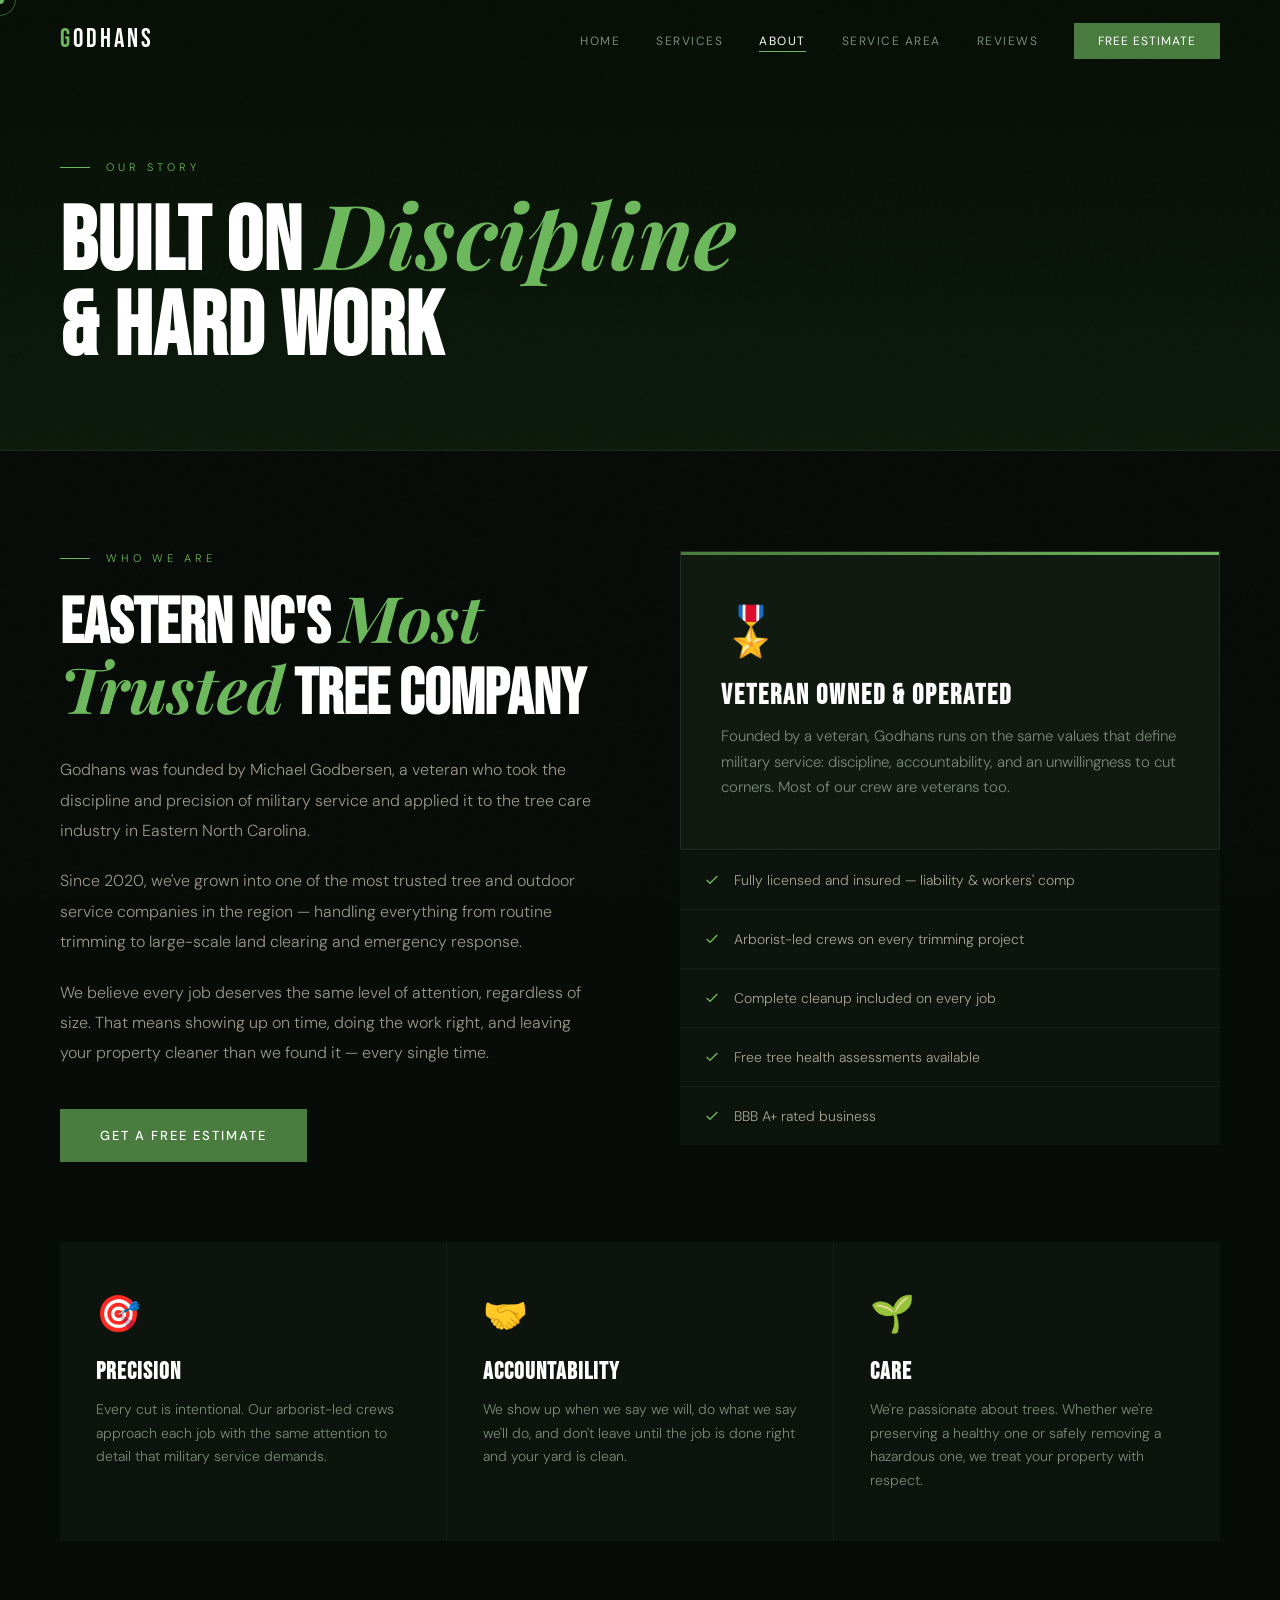
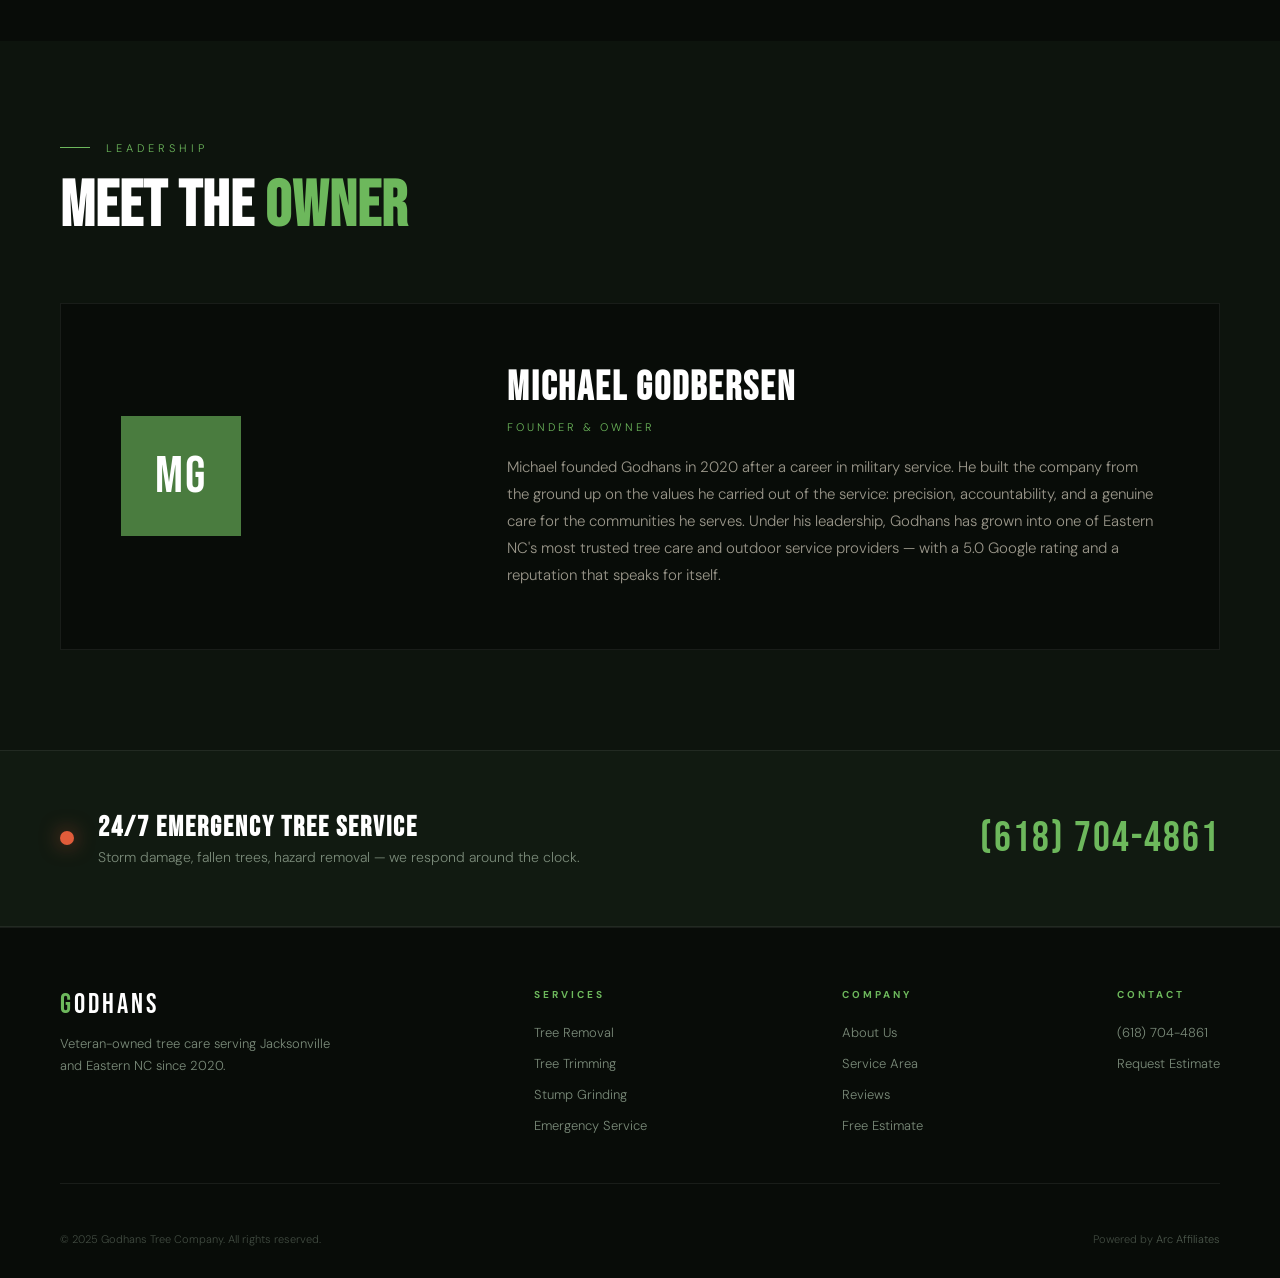
==== public/about.html @ fb79340a "Initial build" ====
<!DOCTYPE html>
<html lang="en">
<head>
<meta charset="UTF-8">
<meta name="viewport" content="width=device-width, initial-scale=1.0">
<title>About Godhans | Veteran-Owned Tree Company Jacksonville NC</title>
<meta name="description" content="Godhans Tree Company — veteran-owned and operated since 2020. Founded by Michael Godbersen in Jacksonville, NC. Licensed, insured, BBB A+ rated. Serving Eastern NC with discipline and precision.">
<meta name="keywords" content="veteran owned tree company Jacksonville NC, Godhans tree company about, Michael Godbersen tree service, arborist company Eastern NC">
<link rel="canonical" href="https://godhans.com/about">
<meta property="og:type" content="website">
<meta property="og:url" content="https://godhans.com/about">
<meta property="og:title" content="About Godhans | Veteran-Owned Tree Company Jacksonville NC">
<meta property="og:description" content="Veteran-owned tree care company founded by Michael Godbersen in Jacksonville, NC. Licensed, insured, BBB A+ rated since 2020.">
<meta property="og:site_name" content="Godhans Tree Company">
<meta name="geo.region" content="US-NC">
<meta name="geo.placename" content="Jacksonville, North Carolina">
<meta name="geo.position" content="34.8202161;-77.458531">
<meta name="ICBM" content="34.8202161, -77.458531">
<link rel="alternate" type="text/plain" href="https://godhans.com/llms.txt" title="LLM context">
<script type="application/ld+json">
{
  "@context": "https://schema.org",
  "@type": "AboutPage",
  "@id": "https://godhans.com/about",
  "name": "About Godhans Tree Company",
  "url": "https://godhans.com/about",
  "description": "Godhans is a veteran-owned tree care company in Jacksonville, NC founded by Michael Godbersen in 2020.",
  "provider": {"@id": "https://godhans.com/#business"},
  "breadcrumb": {
    "@type": "BreadcrumbList",
    "itemListElement": [
      {"@type": "ListItem", "position": 1, "name": "Home", "item": "https://godhans.com"},
      {"@type": "ListItem", "position": 2, "name": "About", "item": "https://godhans.com/about"}
    ]
  },
  "mainEntity": {
    "@type": "Organization",
    "name": "Godhans Tree Company",
    "founder": {"@type": "Person", "name": "Michael Godbersen"},
    "foundingDate": "2020",
    "description": "Veteran-owned tree care company serving Eastern NC since 2020."
  }
}
</script>
<link rel="stylesheet" href="style.css">
<style>
.about-section { padding:100px 0; }
.about-grid { display:grid;grid-template-columns:1fr 1fr;gap:80px;align-items:start;margin-bottom:80px; }
.about-grid p { font-size:16px;line-height:1.9;color:rgba(232,224,208,0.65);margin-bottom:20px; }
.about-grid h2 { font-family:'Bebas Neue',sans-serif;font-size:clamp(44px,5vw,68px);color:#fff;line-height:1;margin-bottom:28px; }
.about-grid h2 em { font-family:'Playfair Display',serif;font-style:italic;color:var(--green-bright); }
.vet-card { background:var(--card);border:1px solid var(--border);padding:48px 40px;position:relative;overflow:hidden;margin-bottom:1px; }
.vet-card::before { content:'';position:absolute;top:0;left:0;right:0;height:3px;background:linear-gradient(90deg,var(--green),var(--green-bright)); }
.vet-card h3 { font-family:'Bebas Neue',sans-serif;font-size:28px;letter-spacing:2px;color:#fff;margin-bottom:12px;margin-top:16px; }
.vet-card p { font-size:15px;color:var(--muted);line-height:1.7;margin-bottom:0; }
.values-grid { display:grid;grid-template-columns:repeat(3,1fr);gap:1px;background:var(--border);margin-top:80px; }
.value-card { background:var(--dark);padding:48px 36px; }
.value-icon { font-size:36px;margin-bottom:20px;display:block; }
.value-card h3 { font-family:'Bebas Neue',sans-serif;font-size:24px;letter-spacing:1px;color:#fff;margin-bottom:12px; }
.value-card p { font-size:14px;line-height:1.7;color:var(--muted); }
.team-section { padding:100px 0;background:var(--dark); }
.owner-card { display:grid;grid-template-columns:1fr 2fr;gap:60px;align-items:center;background:var(--black);border:1px solid var(--border);padding:60px; }
.owner-initial { width:120px;height:120px;background:var(--green);display:flex;align-items:center;justify-content:center;font-family:'Bebas Neue',sans-serif;font-size:52px;color:#fff;letter-spacing:2px; }
.owner-info h3 { font-family:'Bebas Neue',sans-serif;font-size:40px;letter-spacing:2px;color:#fff;margin-bottom:8px; }
.owner-role { font-size:11px;letter-spacing:3px;text-transform:uppercase;color:var(--green-bright);margin-bottom:20px;display:block; }
.owner-info p { font-size:15px;line-height:1.8;color:rgba(232,224,208,0.65); }
@media(max-width:1024px){ .about-grid,.owner-card{grid-template-columns:1fr;gap:40px;} .values-grid{grid-template-columns:1fr;} }
</style>
</head>
<body>
<div id="cursor"></div><div id="cursor-ring"></div>
<nav id="main-nav">
  <a class="nav-logo" href="index.html"><span>G</span>ODHANS</a>
  <ul class="nav-links">
    <li><a href="index.html">Home</a></li>
    <li><a href="services.html">Services</a></li>
    <li><a href="about.html">About</a></li>
    <li><a href="service-area.html">Service Area</a></li>
    <li><a href="reviews.html">Reviews</a></li>
    <li><a href="contact.html" class="nav-cta">Free Estimate</a></li>
  </ul>
  <button class="mobile-menu-btn" onclick="toggleMobile()"><span></span><span></span><span></span></button>
</nav>

<div class="page-hero">
  <div class="page-hero-inner">
    <div class="page-label">Our Story</div>
    <h1>Built on <em>Discipline</em><br>& Hard Work</h1>
  </div>
</div>

<section class="about-section">
  <div class="section-inner">
    <div class="about-grid">
      <div>
        <div class="section-label reveal">Who We Are</div>
        <h2 class="reveal reveal-delay-1">Eastern NC's <em>Most Trusted</em> Tree Company</h2>
        <p class="reveal reveal-delay-2">Godhans was founded by Michael Godbersen, a veteran who took the discipline and precision of military service and applied it to the tree care industry in Eastern North Carolina.</p>
        <p class="reveal reveal-delay-2">Since 2020, we've grown into one of the most trusted tree and outdoor service companies in the region — handling everything from routine trimming to large-scale land clearing and emergency response.</p>
        <p class="reveal reveal-delay-2">We believe every job deserves the same level of attention, regardless of size. That means showing up on time, doing the work right, and leaving your property cleaner than we found it — every single time.</p>
        <div style="margin-top:40px;" class="reveal reveal-delay-3">
          <a href="contact.html" class="btn-primary">Get a Free Estimate</a>
        </div>
      </div>
      <div class="reveal reveal-delay-2">
        <div class="vet-card">
          <div style="font-size:48px;">🎖️</div>
          <h3>Veteran Owned & Operated</h3>
          <p>Founded by a veteran, Godhans runs on the same values that define military service: discipline, accountability, and an unwillingness to cut corners. Most of our crew are veterans too.</p>
        </div>
        <div style="display:flex;flex-direction:column;gap:1px;background:var(--border);">
          <div style="background:var(--dark);padding:20px 24px;display:flex;align-items:center;gap:14px;font-size:14px;color:rgba(232,224,208,0.7);">
            <svg width="16" height="16" viewBox="0 0 24 24" fill="none" stroke="#6db85c" stroke-width="2"><polyline points="20 6 9 17 4 12"/></svg>Fully licensed and insured — liability & workers' comp
          </div>
          <div style="background:var(--dark);padding:20px 24px;display:flex;align-items:center;gap:14px;font-size:14px;color:rgba(232,224,208,0.7);">
            <svg width="16" height="16" viewBox="0 0 24 24" fill="none" stroke="#6db85c" stroke-width="2"><polyline points="20 6 9 17 4 12"/></svg>Arborist-led crews on every trimming project
          </div>
          <div style="background:var(--dark);padding:20px 24px;display:flex;align-items:center;gap:14px;font-size:14px;color:rgba(232,224,208,0.7);">
            <svg width="16" height="16" viewBox="0 0 24 24" fill="none" stroke="#6db85c" stroke-width="2"><polyline points="20 6 9 17 4 12"/></svg>Complete cleanup included on every job
          </div>
          <div style="background:var(--dark);padding:20px 24px;display:flex;align-items:center;gap:14px;font-size:14px;color:rgba(232,224,208,0.7);">
            <svg width="16" height="16" viewBox="0 0 24 24" fill="none" stroke="#6db85c" stroke-width="2"><polyline points="20 6 9 17 4 12"/></svg>Free tree health assessments available
          </div>
          <div style="background:var(--dark);padding:20px 24px;display:flex;align-items:center;gap:14px;font-size:14px;color:rgba(232,224,208,0.7);">
            <svg width="16" height="16" viewBox="0 0 24 24" fill="none" stroke="#6db85c" stroke-width="2"><polyline points="20 6 9 17 4 12"/></svg>BBB A+ rated business
          </div>
        </div>
      </div>
    </div>

    <div class="values-grid">
      <div class="value-card reveal"><span class="value-icon">🎯</span><h3>Precision</h3><p>Every cut is intentional. Our arborist-led crews approach each job with the same attention to detail that military service demands.</p></div>
      <div class="value-card reveal reveal-delay-1"><span class="value-icon">🤝</span><h3>Accountability</h3><p>We show up when we say we will, do what we say we'll do, and don't leave until the job is done right and your yard is clean.</p></div>
      <div class="value-card reveal reveal-delay-2"><span class="value-icon">🌱</span><h3>Care</h3><p>We're passionate about trees. Whether we're preserving a healthy one or safely removing a hazardous one, we treat your property with respect.</p></div>
    </div>
  </div>
</section>

<section class="team-section">
  <div class="section-inner">
    <div class="section-label reveal">Leadership</div>
    <div class="section-header"><h2 class="reveal reveal-delay-1">Meet the <span>Owner</span></h2></div>
    <div class="owner-card reveal reveal-delay-2" style="margin-top:48px;">
      <div><div class="owner-initial">MG</div></div>
      <div class="owner-info">
        <h3>Michael Godbersen</h3>
        <span class="owner-role">Founder & Owner</span>
        <p>Michael founded Godhans in 2020 after a career in military service. He built the company from the ground up on the values he carried out of the service: precision, accountability, and a genuine care for the communities he serves. Under his leadership, Godhans has grown into one of Eastern NC's most trusted tree care and outdoor service providers — with a 5.0 Google rating and a reputation that speaks for itself.</p>
      </div>
    </div>
  </div>
</section>

<div class="emergency-banner">
  <div class="emergency-inner">
    <div class="emergency-text"><div class="emergency-pulse"></div><div class="emergency-copy"><h3>24/7 Emergency Tree Service</h3><p>Storm damage, fallen trees, hazard removal — we respond around the clock.</p></div></div>
    <a href="tel:6187044861" class="emergency-phone">(618) 704-4861</a>
  </div>
</div>

<footer>
  <div class="footer-inner">
    <div class="footer-top">
      <div class="footer-brand"><a class="nav-logo" href="index.html"><span>G</span>ODHANS</a><p>Veteran-owned tree care serving Jacksonville and Eastern NC since 2020.</p></div>
      <div class="footer-links"><h4>Services</h4><ul><li><a href="services.html">Tree Removal</a></li><li><a href="services.html">Tree Trimming</a></li><li><a href="services.html">Stump Grinding</a></li><li><a href="services.html">Emergency Service</a></li></ul></div>
      <div class="footer-links"><h4>Company</h4><ul><li><a href="about.html">About Us</a></li><li><a href="service-area.html">Service Area</a></li><li><a href="reviews.html">Reviews</a></li><li><a href="contact.html">Free Estimate</a></li></ul></div>
      <div class="footer-links"><h4>Contact</h4><ul><li><a href="tel:6187044861">(618) 704-4861</a></li><li><a href="contact.html">Request Estimate</a></li></ul></div>
    </div>
    <div class="footer-bottom"><p>© 2025 Godhans Tree Company. All rights reserved.</p><p class="powered-by">Powered by <a href="https://arcaffiliates.com" target="_blank">Arc Affiliates</a></p></div>
  </div>
</footer>
<button id="scrolltop">↑</button>
<script src="shared.js"></script>
</body>
</html>
---- public/style.css ----
@import url('https://fonts.googleapis.com/css2?family=Bebas+Neue&family=DM+Sans:ital,wght@0,300;0,400;0,500;1,300&family=Playfair+Display:ital@1&display=swap');

:root {
  --black: #080c08;
  --dark: #0d140d;
  --card: #111a11;
  --green: #4a7c3f;
  --green-bright: #6db85c;
  --green-glow: rgba(74,124,63,0.25);
  --cream: #e8e0d0;
  --muted: #7a8a79;
  --border: rgba(255,255,255,0.07);
}

*, *::before, *::after { margin: 0; padding: 0; box-sizing: border-box; }
html { scroll-behavior: smooth; }
body {
  background: var(--black);
  color: var(--cream);
  font-family: 'DM Sans', sans-serif;
  font-weight: 300;
  overflow-x: hidden;
  cursor: none;
}

/* NOISE */
body::before {
  content: '';
  position: fixed; inset: 0; z-index: 1; pointer-events: none;
  background-image: url("data:image/svg+xml,%3Csvg viewBox='0 0 256 256' xmlns='http://www.w3.org/2000/svg'%3E%3Cfilter id='noise'%3E%3CfeTurbulence type='fractalNoise' baseFrequency='0.9' numOctaves='4' stitchTiles='stitch'/%3E%3C/filter%3E%3Crect width='100%25' height='100%25' filter='url(%23noise)' opacity='0.04'/%3E%3C/svg%3E");
  opacity: 0.35;
}

/* CURSOR */
#cursor { position:fixed;top:0;left:0;pointer-events:none;z-index:9999;width:8px;height:8px;background:var(--green-bright);border-radius:50%;transform:translate(-50%,-50%);transition:width .2s,height .2s,background .2s; }
#cursor-ring { position:fixed;top:0;left:0;pointer-events:none;z-index:9998;width:32px;height:32px;border:1px solid rgba(109,184,92,0.5);border-radius:50%;transform:translate(-50%,-50%);transition:width .3s,height .3s,border-color .3s; }
#cursor.hover { width:14px;height:14px;background:#fff; }
#cursor-ring.hover { width:48px;height:48px;border-color:rgba(255,255,255,0.3); }

/* NAV */
nav {
  position: fixed; top: 0; left: 0; right: 0; z-index: 100;
  padding: 24px 60px;
  display: flex; align-items: center; justify-content: space-between;
  transition: background 0.4s, padding 0.4s;
}
nav.scrolled {
  background: rgba(8,12,8,0.94);
  backdrop-filter: blur(16px);
  padding: 16px 60px;
  border-bottom: 1px solid var(--border);
}
.nav-logo { font-family:'Bebas Neue',sans-serif;font-size:26px;letter-spacing:3px;color:#fff;text-decoration:none; }
.nav-logo span { color:var(--green-bright); }
.nav-links { display:flex;gap:36px;list-style:none; }
.nav-links a { font-size:12px;font-weight:400;letter-spacing:1.5px;text-transform:uppercase;color:var(--muted);text-decoration:none;transition:color .2s;padding-bottom:2px;border-bottom:1px solid transparent; }
.nav-links a:hover, .nav-links a.active { color:#fff;border-bottom-color:var(--green-bright); }
.nav-cta { background:var(--green)!important;color:#fff!important;padding:10px 24px!important;border-bottom:none!important;letter-spacing:1px!important;transition:background .2s!important; }
.nav-cta:hover { background:var(--green-bright)!important; }
.mobile-menu-btn { display:none;background:none;border:none;cursor:pointer;flex-direction:column;gap:5px;padding:4px; }
.mobile-menu-btn span { display:block;width:24px;height:1.5px;background:var(--cream);transition:all .3s; }

/* PAGE HERO (non-home) */
.page-hero {
  padding: 160px 60px 80px;
  position: relative;
  background: linear-gradient(180deg, #060e06 0%, #0d1a0c 100%);
  overflow: hidden;
}
.page-hero::after {
  content: '';
  position: absolute; bottom: 0; left: 0; right: 0; height: 1px;
  background: var(--border);
}
.page-hero-inner { position: relative; z-index: 2; max-width: 1300px; margin: 0 auto; }
.page-label { font-size:11px;letter-spacing:4px;text-transform:uppercase;color:var(--green-bright);margin-bottom:16px;display:flex;align-items:center;gap:16px; }
.page-label::before { content:'';display:block;width:30px;height:1px;background:var(--green-bright); }
.page-hero h1 { font-family:'Bebas Neue',sans-serif;font-size:clamp(52px,7vw,96px);line-height:.95;color:#fff;letter-spacing:1px; }
.page-hero h1 span { color:var(--green-bright); }
.page-hero h1 em { font-family:'Playfair Display',serif;font-style:italic;color:var(--green-bright); }

/* SECTION */
section { position:relative;z-index:2; }
.section-inner { max-width:1300px;margin:0 auto;padding:0 60px; }
.section-label { font-size:11px;letter-spacing:4px;text-transform:uppercase;color:var(--green-bright);margin-bottom:20px;display:flex;align-items:center;gap:16px; }
.section-label::before { content:'';display:block;width:30px;height:1px;background:var(--green-bright); }
.section-header h2 { font-family:'Bebas Neue',sans-serif;font-size:clamp(40px,5vw,68px);color:#fff;line-height:1;letter-spacing:1px; }
.section-header h2 span { color:var(--green-bright); }
.section-header { margin-bottom:64px; }

/* BUTTONS */
.btn-primary { background:var(--green);color:#fff;text-decoration:none;padding:18px 40px;font-size:13px;letter-spacing:2px;text-transform:uppercase;font-weight:500;transition:background .25s,transform .2s;display:inline-block; }
.btn-primary:hover { background:var(--green-bright);transform:translateY(-2px); }
.btn-ghost { color:var(--cream);text-decoration:none;font-size:13px;letter-spacing:2px;text-transform:uppercase;font-weight:400;border-bottom:1px solid rgba(232,224,208,0.3);padding-bottom:2px;transition:color .2s,border-color .2s; }
.btn-ghost:hover { color:var(--green-bright);border-color:var(--green-bright); }

/* REVEAL */
.reveal { opacity:0;transform:translateY(28px);transition:opacity .7s ease,transform .7s ease; }
.reveal.visible { opacity:1;transform:translateY(0); }
.reveal-delay-1 { transition-delay:.1s; }
.reveal-delay-2 { transition-delay:.2s; }
.reveal-delay-3 { transition-delay:.3s; }
.reveal-delay-4 { transition-delay:.4s; }

/* MARQUEE */
.marquee-bar { background:var(--green);padding:14px 0;overflow:hidden;position:relative;z-index:2; }
.marquee-track { display:flex;animation:marquee 28s linear infinite;white-space:nowrap; }
.marquee-item { font-family:'Bebas Neue',sans-serif;font-size:15px;letter-spacing:3px;color:rgba(255,255,255,0.9);padding:0 48px;display:flex;align-items:center;gap:48px; }
.marquee-item::after { content:'✦';font-size:10px;opacity:0.6; }
@keyframes marquee { from{transform:translateX(0)} to{transform:translateX(-50%)} }

/* EMERGENCY BANNER */
.emergency-banner { background:var(--card);border-top:1px solid var(--border);border-bottom:1px solid var(--border);padding:60px 0; }
.emergency-inner { max-width:1300px;margin:0 auto;padding:0 60px;display:flex;align-items:center;justify-content:space-between;gap:40px; }
.emergency-pulse { width:14px;height:14px;border-radius:50%;background:#e05c3a;box-shadow:0 0 20px rgba(224,92,58,0.6);flex-shrink:0;animation:pulse-red 1.5s ease-in-out infinite; }
@keyframes pulse-red { 0%,100%{box-shadow:0 0 10px rgba(224,92,58,0.4)} 50%{box-shadow:0 0 25px rgba(224,92,58,0.8)} }
.emergency-text { display:flex;align-items:center;gap:24px; }
.emergency-copy h3 { font-family:'Bebas Neue',sans-serif;font-size:28px;letter-spacing:2px;color:#fff; }
.emergency-copy p { font-size:14px;color:var(--muted);margin-top:4px; }
.emergency-phone { font-family:'Bebas Neue',sans-serif;font-size:42px;letter-spacing:2px;color:var(--green-bright);text-decoration:none;transition:color .2s; }
.emergency-phone:hover { color:#fff; }

/* FOOTER */
footer { background:var(--black);border-top:1px solid var(--border);padding:60px 0 32px; }
.footer-inner { max-width:1300px;margin:0 auto;padding:0 60px; }
.footer-top { display:flex;justify-content:space-between;align-items:flex-start;margin-bottom:48px;padding-bottom:48px;border-bottom:1px solid var(--border); }
.footer-brand .nav-logo { font-size:28px;display:block;margin-bottom:12px; }
.footer-brand p { font-size:13px;color:var(--muted);max-width:280px;line-height:1.7; }
.footer-links h4 { font-size:10px;letter-spacing:3px;text-transform:uppercase;color:var(--green-bright);margin-bottom:20px; }
.footer-links ul { list-style:none;display:flex;flex-direction:column;gap:10px; }
.footer-links a { font-size:13px;color:var(--muted);text-decoration:none;transition:color .2s; }
.footer-links a:hover { color:var(--cream); }
.footer-bottom { display:flex;justify-content:space-between;align-items:center; }
.footer-bottom p { font-size:11px;color:rgba(122,138,121,0.5); }
.powered-by { font-size:11px;color:rgba(122,138,121,0.4); }
.powered-by a { color:rgba(122,138,121,0.6);text-decoration:none;transition:color .2s; }
.powered-by a:hover { color:var(--muted); }

/* SCROLL TOP */
#scrolltop { position:fixed;bottom:32px;right:32px;z-index:99;width:44px;height:44px;background:var(--green);border:none;cursor:pointer;color:#fff;font-size:18px;display:flex;align-items:center;justify-content:center;opacity:0;transform:translateY(16px);transition:opacity .3s,transform .3s,background .2s; }
#scrolltop.visible { opacity:1;transform:translateY(0); }
#scrolltop:hover { background:var(--green-bright); }

/* MOBILE */
@media (max-width:1024px) {
  nav { padding:20px 32px; }
  nav.scrolled { padding:14px 32px; }
  .nav-links { display:none; }
  .mobile-menu-btn { display:flex; }
  .page-hero { padding:130px 32px 60px; }
  .section-inner { padding:0 32px; }
  .emergency-inner { flex-direction:column;text-align:center; }
  .footer-top { flex-direction:column;gap:40px; }
  .footer-bottom { flex-direction:column;gap:12px;text-align:center; }
}
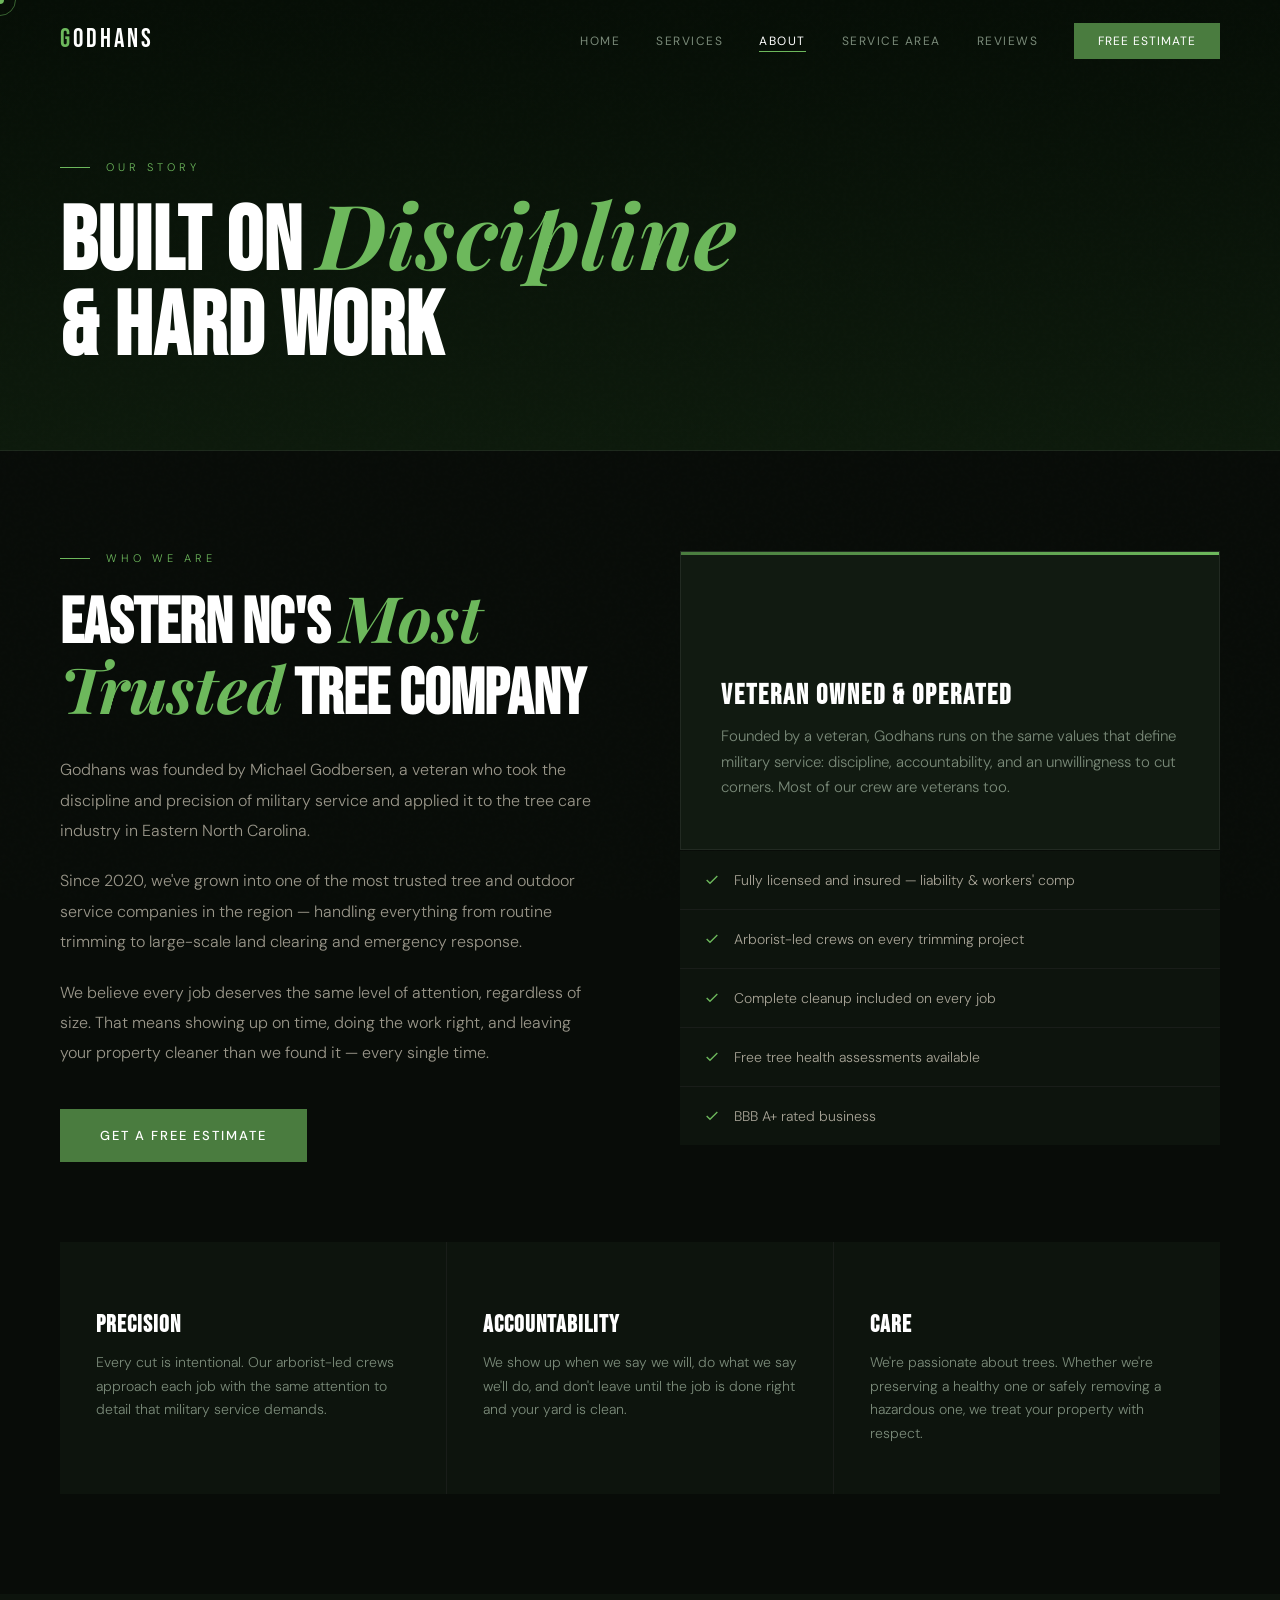
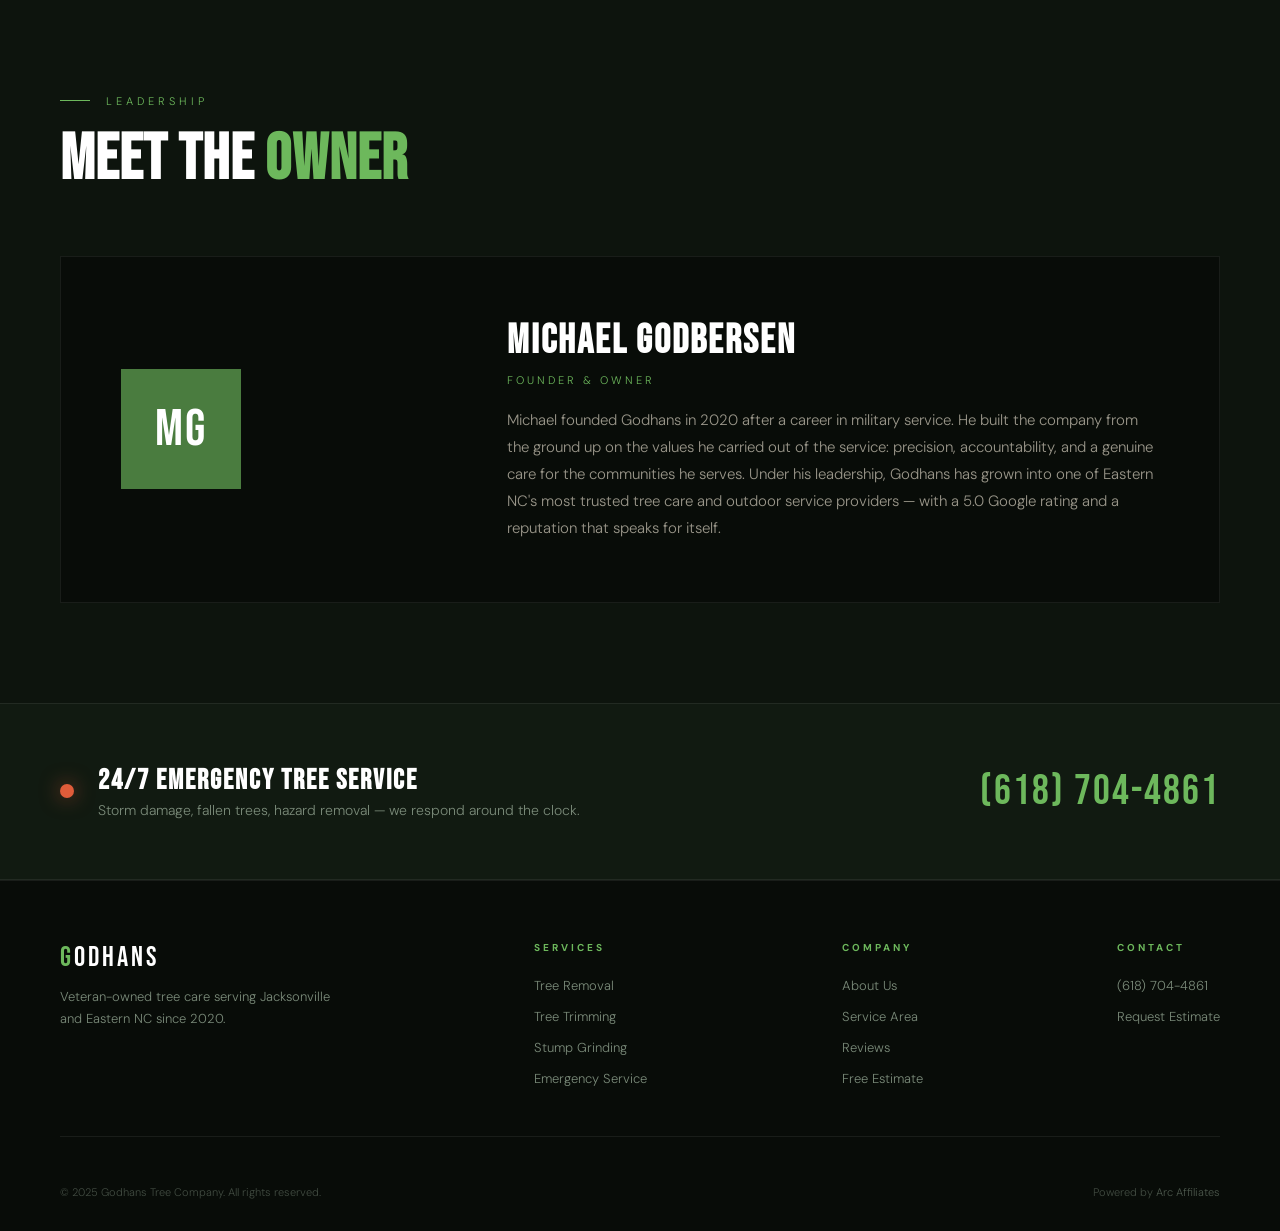
==== commit aef7c203: "Update site — remove emojis, add contact API, custom map Update site — remove emojis, add contact AP" ====
--- a/public/about.html
+++ b/public/about.html
@@ -6,9 +6,9 @@
 <title>About Godhans | Veteran-Owned Tree Company Jacksonville NC</title>
 <meta name="description" content="Godhans Tree Company — veteran-owned and operated since 2020. Founded by Michael Godbersen in Jacksonville, NC. Licensed, insured, BBB A+ rated. Serving Eastern NC with discipline and precision.">
 <meta name="keywords" content="veteran owned tree company Jacksonville NC, Godhans tree company about, Michael Godbersen tree service, arborist company Eastern NC">
-<link rel="canonical" href="https://godhans.com/about">
+<link rel="canonical" href="https://godhandstreeservice.com/about">
 <meta property="og:type" content="website">
-<meta property="og:url" content="https://godhans.com/about">
+<meta property="og:url" content="https://godhandstreeservice.com/about">
 <meta property="og:title" content="About Godhans | Veteran-Owned Tree Company Jacksonville NC">
 <meta property="og:description" content="Veteran-owned tree care company founded by Michael Godbersen in Jacksonville, NC. Licensed, insured, BBB A+ rated since 2020.">
 <meta property="og:site_name" content="Godhans Tree Company">
@@ -16,21 +16,21 @@
 <meta name="geo.placename" content="Jacksonville, North Carolina">
 <meta name="geo.position" content="34.8202161;-77.458531">
 <meta name="ICBM" content="34.8202161, -77.458531">
-<link rel="alternate" type="text/plain" href="https://godhans.com/llms.txt" title="LLM context">
+<link rel="alternate" type="text/plain" href="https://godhandstreeservice.com/llms.txt" title="LLM context">
 <script type="application/ld+json">
 {
   "@context": "https://schema.org",
   "@type": "AboutPage",
-  "@id": "https://godhans.com/about",
+  "@id": "https://godhandstreeservice.com/about",
   "name": "About Godhans Tree Company",
-  "url": "https://godhans.com/about",
+  "url": "https://godhandstreeservice.com/about",
   "description": "Godhans is a veteran-owned tree care company in Jacksonville, NC founded by Michael Godbersen in 2020.",
-  "provider": {"@id": "https://godhans.com/#business"},
+  "provider": {"@id": "https://godhandstreeservice.com/#business"},
   "breadcrumb": {
     "@type": "BreadcrumbList",
     "itemListElement": [
-      {"@type": "ListItem", "position": 1, "name": "Home", "item": "https://godhans.com"},
-      {"@type": "ListItem", "position": 2, "name": "About", "item": "https://godhans.com/about"}
+      {"@type": "ListItem", "position": 1, "name": "Home", "item": "https://godhandstreeservice.com"},
+      {"@type": "ListItem", "position": 2, "name": "About", "item": "https://godhandstreeservice.com/about"}
     ]
   },
   "mainEntity": {
@@ -65,6 +65,7 @@
 .owner-role { font-size:11px;letter-spacing:3px;text-transform:uppercase;color:var(--green-bright);margin-bottom:20px;display:block; }
 .owner-info p { font-size:15px;line-height:1.8;color:rgba(232,224,208,0.65); }
 @media(max-width:1024px){ .about-grid,.owner-card{grid-template-columns:1fr;gap:40px;} .values-grid{grid-template-columns:1fr;} }
+@media(max-width:640px){ .owner-card{padding:32px 24px;} .owner-init{width:72px;height:72px;font-size:32px;} }
 </style>
 </head>
 <body>
@@ -104,7 +105,7 @@
       </div>
       <div class="reveal reveal-delay-2">
         <div class="vet-card">
-          <div style="font-size:48px;">🎖️</div>
+          <div style="font-size:48px;">️</div>
           <h3>Veteran Owned & Operated</h3>
           <p>Founded by a veteran, Godhans runs on the same values that define military service: discipline, accountability, and an unwillingness to cut corners. Most of our crew are veterans too.</p>
         </div>
@@ -129,9 +130,9 @@
     </div>
 
     <div class="values-grid">
-      <div class="value-card reveal"><span class="value-icon">🎯</span><h3>Precision</h3><p>Every cut is intentional. Our arborist-led crews approach each job with the same attention to detail that military service demands.</p></div>
-      <div class="value-card reveal reveal-delay-1"><span class="value-icon">🤝</span><h3>Accountability</h3><p>We show up when we say we will, do what we say we'll do, and don't leave until the job is done right and your yard is clean.</p></div>
-      <div class="value-card reveal reveal-delay-2"><span class="value-icon">🌱</span><h3>Care</h3><p>We're passionate about trees. Whether we're preserving a healthy one or safely removing a hazardous one, we treat your property with respect.</p></div>
+      <div class="value-card reveal"><span class="value-icon"></span><h3>Precision</h3><p>Every cut is intentional. Our arborist-led crews approach each job with the same attention to detail that military service demands.</p></div>
+      <div class="value-card reveal reveal-delay-1"><span class="value-icon"></span><h3>Accountability</h3><p>We show up when we say we will, do what we say we'll do, and don't leave until the job is done right and your yard is clean.</p></div>
+      <div class="value-card reveal reveal-delay-2"><span class="value-icon"></span><h3>Care</h3><p>We're passionate about trees. Whether we're preserving a healthy one or safely removing a hazardous one, we treat your property with respect.</p></div>
     </div>
   </div>
 </section>
--- a/public/style.css
+++ b/public/style.css
@@ -153,3 +153,18 @@
   .footer-top { flex-direction:column;gap:40px; }
   .footer-bottom { flex-direction:column;gap:12px;text-align:center; }
 }
+
+/* 640px — small phones */
+@media (max-width:640px) {
+  nav { padding:16px 20px; }
+  nav.scrolled { padding:12px 20px; }
+  .page-hero { padding:110px 20px 48px; }
+  .section-inner { padding:0 20px; }
+  .emergency-inner { padding:0 20px; }
+  .footer-inner { padding:0 20px; }
+  .emergency-phone { font-size:28px; }
+  .page-hero h1 { font-size:clamp(36px,10vw,56px); }
+  .section-header h2 { font-size:clamp(32px,8vw,48px); }
+  footer { padding:40px 0 24px; }
+  .footer-top { gap:28px; }
+}
